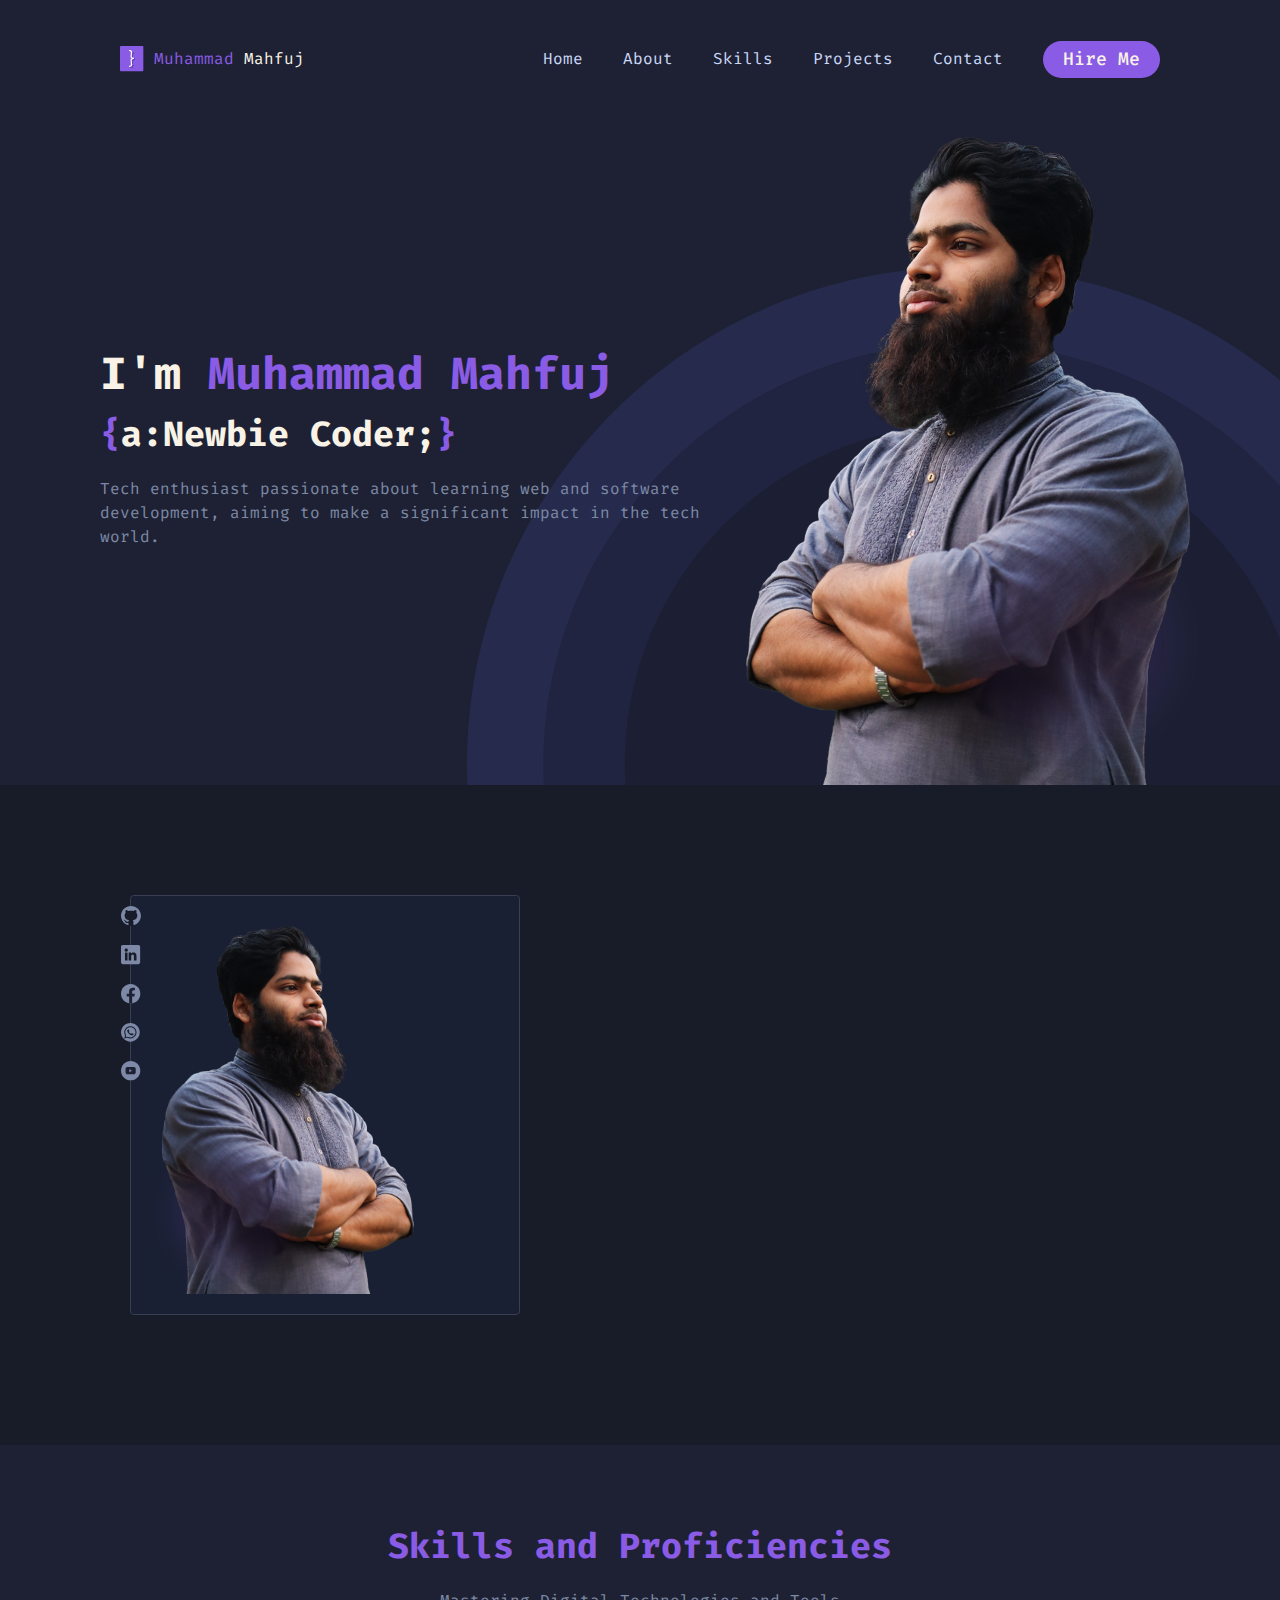
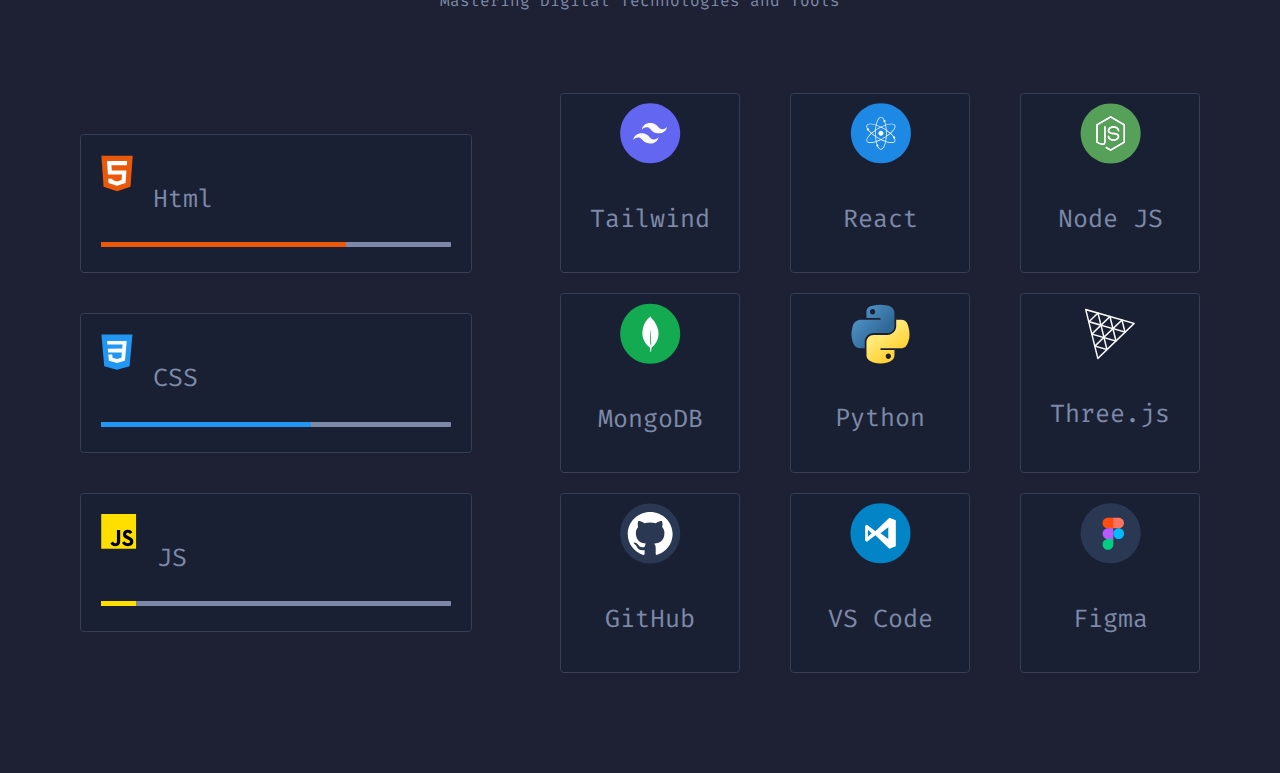
==== index.html @ 77aaf56b "About me halfway done, skills and profiniencies done." ====
<!DOCTYPE html>
<html lang="en">
  <head>
    <meta charset="UTF-8" />
    <meta name="viewport" content="width=device-width, initial-scale=1.0" />
    <title>Muhammad Mahfuj</title>
    <link rel="preconnect" href="https://fonts.googleapis.com" />
    <link rel="preconnect" href="https://fonts.gstatic.com" crossorigin />
    <link
      href="https://fonts.googleapis.com/css2?family=Fira+Code:wght@300..700&family=Inter:wght@100..900&display=swap"
      rel="stylesheet"
    />
    <link rel="stylesheet" href="css/normalize.css" />
    <link rel="stylesheet" href="css/portfolio.css" />
  </head>
  <body>
    <header class="header">
      <!-- navbar -->
      <nav class="navbar">
        <div class="logo">
          <img
            src="/images/icons/logo-side-icon.svg"
            alt="svg image of a logo containing a green background and a curly brace"
          />
          <p class="logo-name">
            <span class="h1-first-color">Muhammad</span>
            <span class="h1-second-color">Mahfuj</span>
          </p>
        </div>

        <ul class="nav-heads">
          <li><a class="nav-items" href="#home">Home</a></li>
          <li><a class="nav-items" href="#about">About</a></li>
          <li><a class="nav-items" href="#skills">Skills</a></li>
          <li><a class="nav-items" href="#projects">Projects</a></li>
          <li><a class="nav-items" href="#contact">Contact</a></li>
          <li><button class="btn-primary">Hire Me</button></li>
        </ul>
      </nav>

      <!-- hero section -->
      <article class="hero">
        <section class="hero-text">
          <h1><span class="h1-second-color">I'm</span> Muhammad Mahfuj</h1>
          <h2>{<span class="h1-second-color">a:Newbie Coder;</span>}</h2>
          <p>
            Tech enthusiast passionate about learning web and software
            development, aiming to make a significant impact in the tech world.
          </p>
        </section>
        <img
          class="hero-image"
          src="/images/formal dp transparent.png"
          alt="image of the author of the site"
        />
      </article>
    </header>

    <!-- main section -->
    <main class="main">
      <!-- about me -->
      <article class="about-me">
        <section class="about-me-body">
          <section class="container image-container">
            <img
              class="small-img"
              src="images/formal dp transparent.png"
              alt=""
            />
            <section class="social-media-icons">
              <span class="icon-holder github-icon">
                <a href="https://github.com/muhammadmahfuj" target="”_blank”"
                  ><img
                    src="images/icons/github-icon.svg"
                    alt="image of github icon"
                /></a>
              </span>
              <span class="icon-holder linkedin-icon">
                <a
                  href="https://www.linkedin.com/in/muhammadmahfuj/"
                  target="”_blank”"
                  ><img
                    src="images/icons/linkedin-icon.svg"
                    alt="icon of linkedin"
                /></a>
              </span>
              <span class="icon-holder fb-icon">
                <a
                  href="https://www.facebook.com/muhammadmahfujprofile/"
                  target="”_blank”"
                  ><img src="images/icons/facebook-icon.svg" alt=""
                /></a>
              </span>
              <span class="icon-holder whatsapp-icon">
                <a href="https://wa.me/+8801747599247" target="”_blank”"
                  ><img
                    src="images/icons/whatsapp-icon.svg"
                    alt="whatsapp icon"
                /></a>
              </span>
              <span class="icon-holder yt-icon">
                <a
                  href="https://www.youtube.com/@thebeduincode"
                  target="”_blank”"
                  ><img src="images/icons/youtube-icon.svg" alt="Youtube icon"
                /></a>
              </span>
            </section>
          </section>
        </section>
      </article>

      <!-- skills -->

      <article>
        <header class="skillset-header">
          <h2>Skills and Proficiencies</h2>
          <p>Mastering Digital Technologies and Tools</p>
        </header>
        <section class="all-skills">
          <section class="skill-set">
            <div class="container">
              <span class="skillset__icons">
                <img src="images/icons/html-icon.svg" alt="html5 icon" />
              </span>
              <p>Html</p>
              <div class="progressbar">
                <div class="skills html"></div>
              </div>
            </div>

            <div class="container">
              <span class="skillset__icons">
                <img src="images/icons/css-icon.svg" alt="html5 icon" />
              </span>
              <p>CSS</p>
              <div class="progressbar">
                <div class="skills css"></div>
              </div>
            </div>

            <div class="container">
              <span class="skillset__icons">
                <img src="images/icons/js-icon.svg" alt="html5 icon" />
              </span>
              <p>JS</p>
              <div class="progressbar">
                <div class="skills js"></div>
              </div>
            </div>
          </section>

          <section class="grid grid--three-col">
            <div class="container placeholder__tech">
              <span class="technologies__icons">
                <img src="images/icons/tailwind-icon.svg" alt="html5 icon" />
              </span>
              <p>Tailwind</p>
            </div>

            <div class="container placeholder__tech">
              <span class="technologies__icons">
                <img src="images/icons/react-icon.svg" alt="html5 icon" />
              </span>
              <p>React</p>
            </div>

            <div class="container placeholder__tech">
              <span class="technologies__icons">
                <img src="images/icons/node-icon.svg" alt="html5 icon" />
              </span>
              <p>Node JS</p>
            </div>

            <div class="container placeholder__tech">
              <span class="technologies__icons">
                <img src="images/icons/mongodb-icon.svg" alt="html5 icon" />
              </span>
              <p>MongoDB</p>
            </div>

            <div class="container placeholder__tech">
              <span class="technologies__icons">
                <img src="images/icons/python-icon.svg" alt="html5 icon" />
              </span>
              <p>Python</p>
            </div>
            <div class="container placeholder__tech">
              <span class="technologies__icons">
                <img src="images/icons/three-icon.svg" alt="html5 icon" />
              </span>
              <p>Three.js</p>
            </div>

            <div class="container placeholder__tech">
              <span class="technologies__icons">
                <img src="images/icons/github-icon-2.svg" alt="html5 icon" />
              </span>
              <p>GitHub</p>
            </div>

            <div class="container placeholder__tech">
              <span class="technologies__icons">
                <img src="images/icons/vscode-icon.svg" alt="html5 icon" />
              </span>
              <p>VS Code</p>
            </div>

            <div class="container placeholder__tech">
              <span class="technologies__icons">
                <img src="images/icons/figma-icon.svg" alt="html5 icon" />
              </span>
              <p>Figma</p>
            </div>
          </section>
        </section>
      </article>
    </main>
    <footer class="footer">
      <!-- connect with me -->
    </footer>
  </body>
</html>
---- css/portfolio.css ----
:root{
   --color-primary:#8A5CE5;
   --color-secondary: #F8F3E6;
   /* all buttons and headers get secondary color */
   --color-body-text: #7D89A6;
   /* border color also gets body text color */
   --color-container: #1A2034;
   --color-container-border: #383E53;
   --color-small-text: #CBD8F8;
   /* all small titles gets this color */
   --color-footer: #181B28;
   --color-background: #1E2133;
   --color-hover: #7091FF;
   --max-width: 130rem;
}
/* dropshadow | /* offset-x | offset-y | blur-radius | spread-radius | color
box-shadow: 1px 4px 5px 0px rgba(27, 28, 37, 100%); */

/* global styles */
*{
   box-sizing: border-box;
}
html {
   font-size: 62.5%;
   background-color: var(--color-background);
}

body{
   color: var(--color-body-text);
   font-family: 'Fira Code', Arial, Helvetica, sans-serif;
   font-size: 1.6rem;
   line-height: 1.5;
   margin: auto;
   max-width: var(--max-width);

}

/* common styles */
h1, h2, h3 {
   color: var(--color-primary);
   margin: 0;
}
h1 {
   font-size: 4.5rem;
}
h2,h3{
   font-size: 3.5rem;
}
a{
   text-decoration: none;
}
li{
   list-style: none;
}
.btn-primary{
   border-radius: 2rem;
   border: none;
   padding: 0.8rem 2rem;
   font-size: 1.8rem;
   font-weight: 500;
   text-align: center;
   background-color: var(--color-primary);
   color: var(--color-secondary);
}
.btn-secondary{
   background-color: var(--color-footer);
   border-color: var(--color-body-text)
}
/* .btn-primary:focus, .btn-primary:active{
   border: 0.1rem solid;
   border-color: var(--color-body-text);
} */

.container{
   border-radius: 0.37rem;
   background-color: var(--color-container);
   border: 0.04rem solid var(--color-container-border);
   margin-bottom: 2rem;
   padding: 2rem;
}

/* header */

/* navbar */

.h1-first-color{
   color: var(--color-primary);
}
.h1-second-color{
   color: var(--color-secondary);
}
.navbar{
   display: flex;
   justify-content: space-between;
   align-items: center;
   margin: 2.5rem 12rem;
}

.logo{
   display: flex;
   align-items: center;
}

.logo-name{
   margin-left: 1rem;
}

.nav-heads{
   display: flex;
   justify-content:flex-end;
   align-items: center;
   gap: 4rem;
}
.nav-items{
   color: var(--color-small-text);
}

.nav-items:hover, .nav-items:active{
   color: var(--color-hover);
}


/* hero section */

.header {
   background-image: url(/images/header-bg-main.svg);
   background-repeat: no-repeat;
   background-position: bottom right;
}
.hero{
   display: flex;
   justify-content: space-between;
   align-items: center;
   margin: 0rem 7rem 0rem 10rem;
}
.hero-image{
   width: 50rem;
   object-fit: cover;
}

.hero-text{
   max-width: 60rem;
   display: flex;
   flex-direction: column;
   gap: 0.05rem;
}



/* main */

/* about me */
.about-me{
   background-color: var(--color-footer);
}
.about-me-body{
   padding: 11rem 13rem ;
}
.image-container{
   width: 39rem;
   height: 42rem;
   position: relative;
   
}
.small-img{
   max-height: 100%;
   object-fit: cover ;
   /* padding-top: 1.5rem; */
   transform: scaleX(-1);
   /* position: absolute; */
}

.social-media-icons{
   position: absolute;
   top: 1rem;
   left: -1rem;
   display: flex;
   flex-direction: column;
   gap: 1.2rem;
}


/* skills */

.skillset-header{
   text-align: center;
   margin-top: 7.5rem;
   margin-bottom: 5rem;
}

.all-skills{
   display: flex;
   justify-content: space-between;
   align-items: center;
   margin: 8rem;
}

.progressbar{
   background-color: var(--color-body-text);
   border-radius: 1px;
   height: .5rem;
   margin-top: 2rem;
   margin-bottom: .5rem;
   width: 35rem;
}

.skill-set{
   display: flex;
   flex-direction: column;
   font-size: 2.5rem;
   gap: 2rem;
   
}

.skills{
   height: .5rem;
}
.html{
   width: 70%; background-color: #EA580C;
}
.css{
   width: 60%; background-color: #2196F3;
}
.js{
   width: 10%; background-color: #FFDF00;
}



.skillset__icons{
   float: left;
   padding-right: 2rem;
}


.placeholder__tech{
   display: flex;
   flex-direction: column;
   justify-content: center;
   align-items: center;
   width: 18rem;
   height: 18rem;
}

.grid{
   display: grid;
   column-gap: 5rem;
   font-size: 2.5rem;
}

.grid--three-col{
   grid-template-columns: repeat(3, 1fr );
}



/* footer */
/* connect with me */
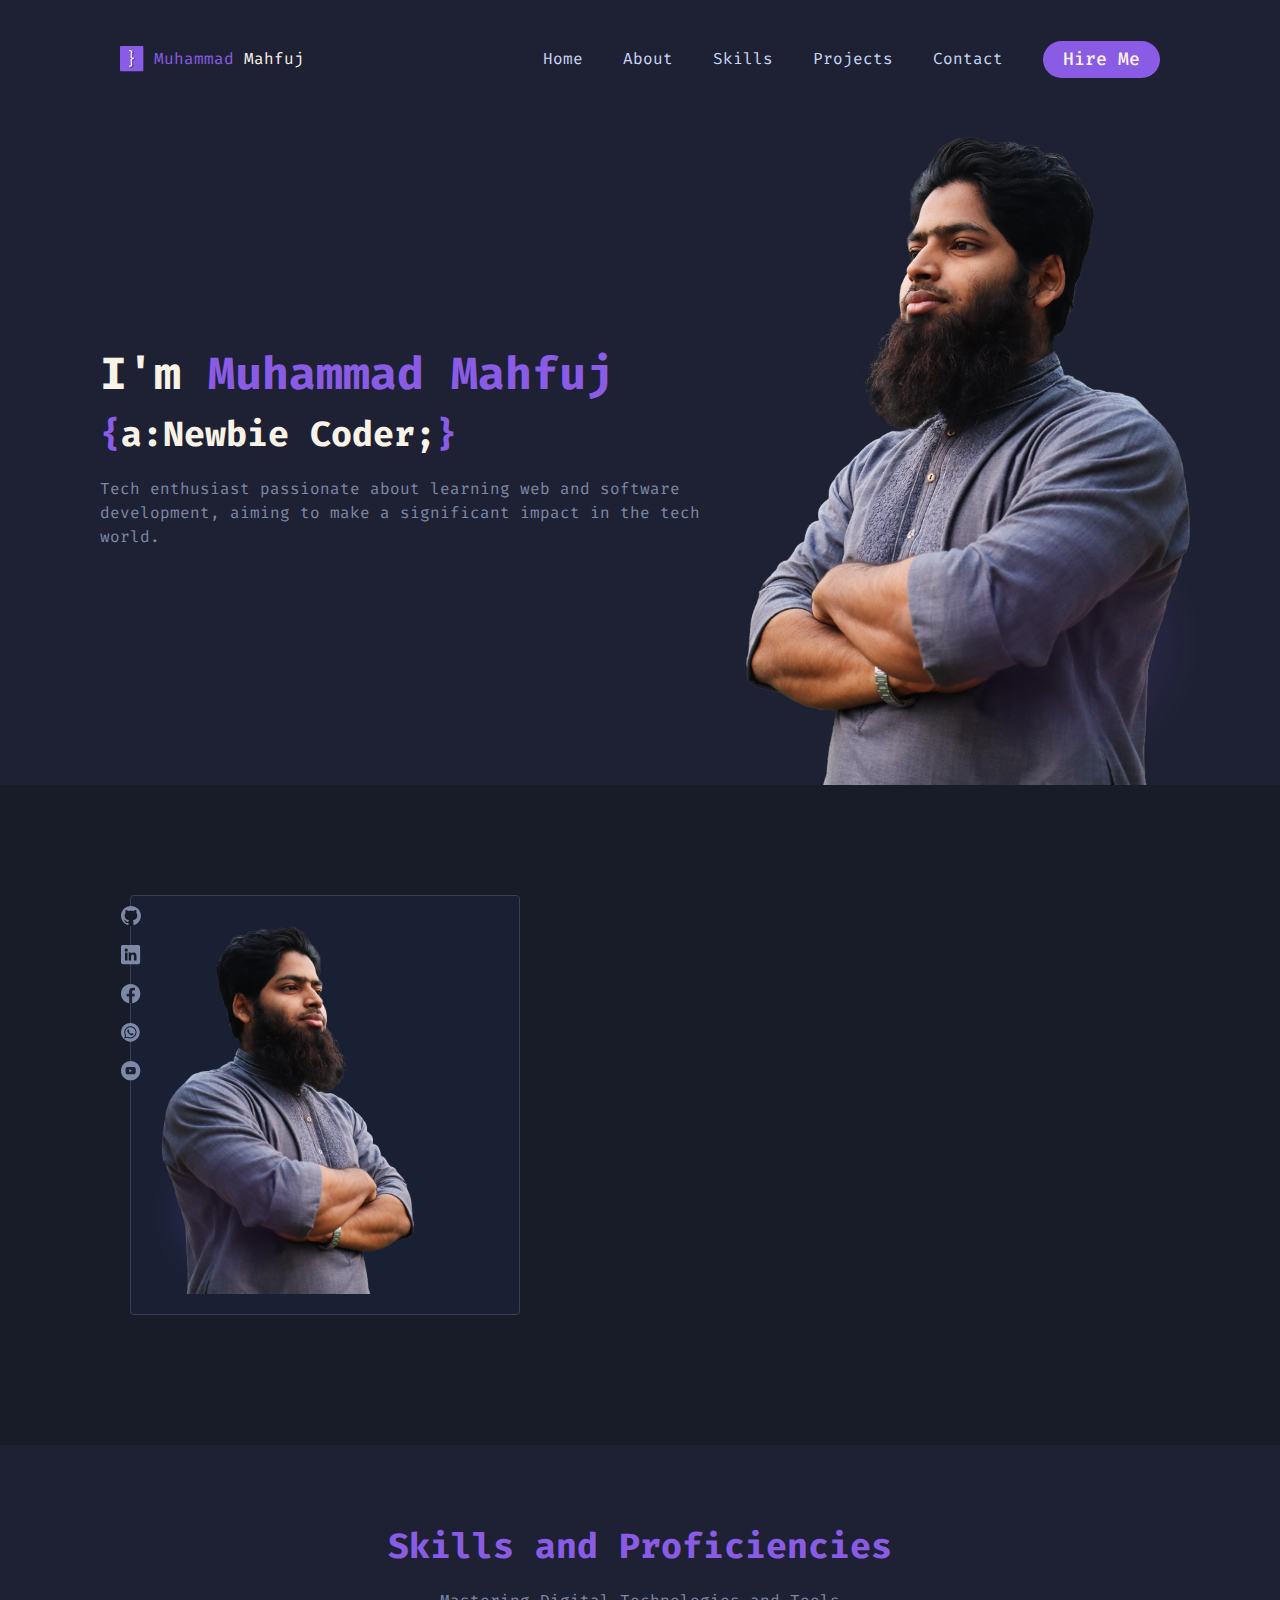
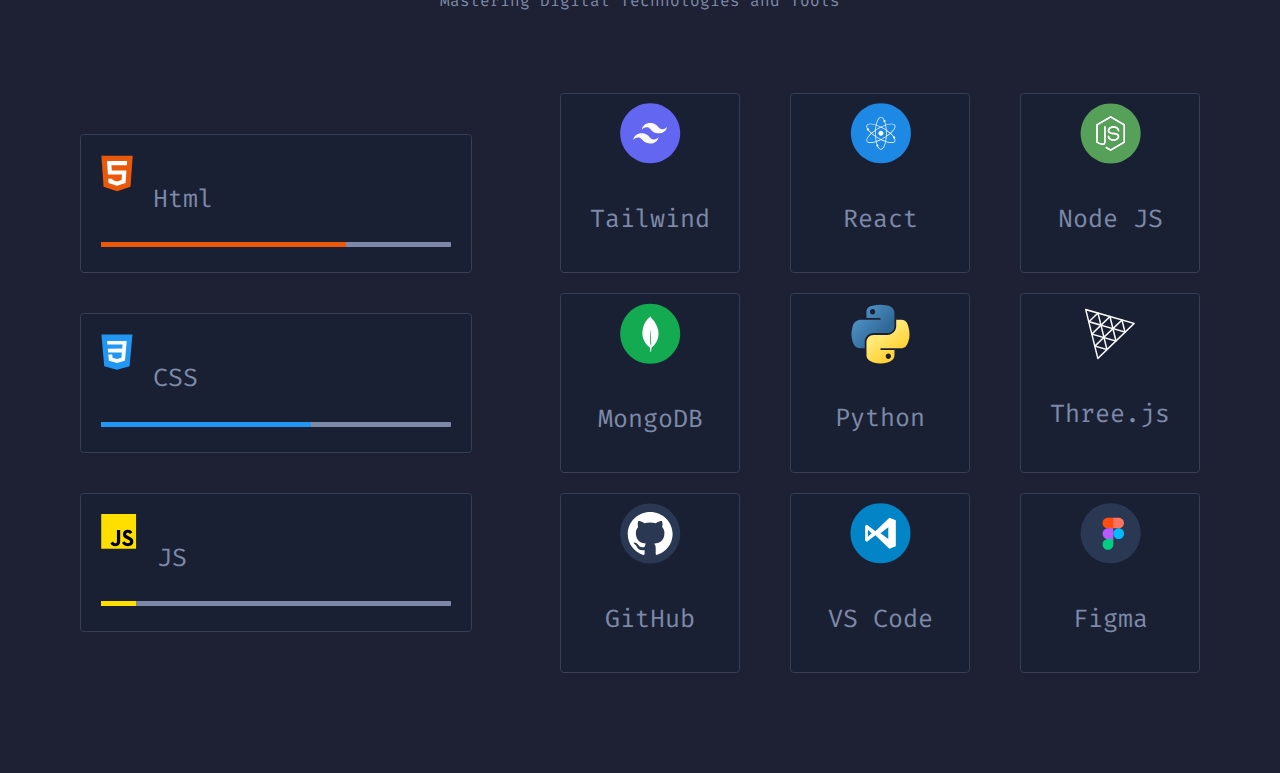
==== commit 40632d19: "Relinked images" ====
--- a/index.html
+++ b/index.html
@@ -19,7 +19,7 @@
       <nav class="navbar">
         <div class="logo">
           <img
-            src="/images/icons/logo-side-icon.svg"
+            src="images/icons/logo-side-icon.svg"
             alt="svg image of a logo containing a green background and a curly brace"
           />
           <p class="logo-name">
@@ -50,7 +50,7 @@
         </section>
         <img
           class="hero-image"
-          src="/images/formal dp transparent.png"
+          src="images/formal dp transparent.png"
           alt="image of the author of the site"
         />
       </article>
--- a/css/portfolio.css
+++ b/css/portfolio.css
@@ -123,7 +123,7 @@
 /* hero section */
 
 .header {
-   background-image: url(/images/header-bg-main.svg);
+   background-image: url(images/header-bg-main.svg);
    background-repeat: no-repeat;
    background-position: bottom right;
 }
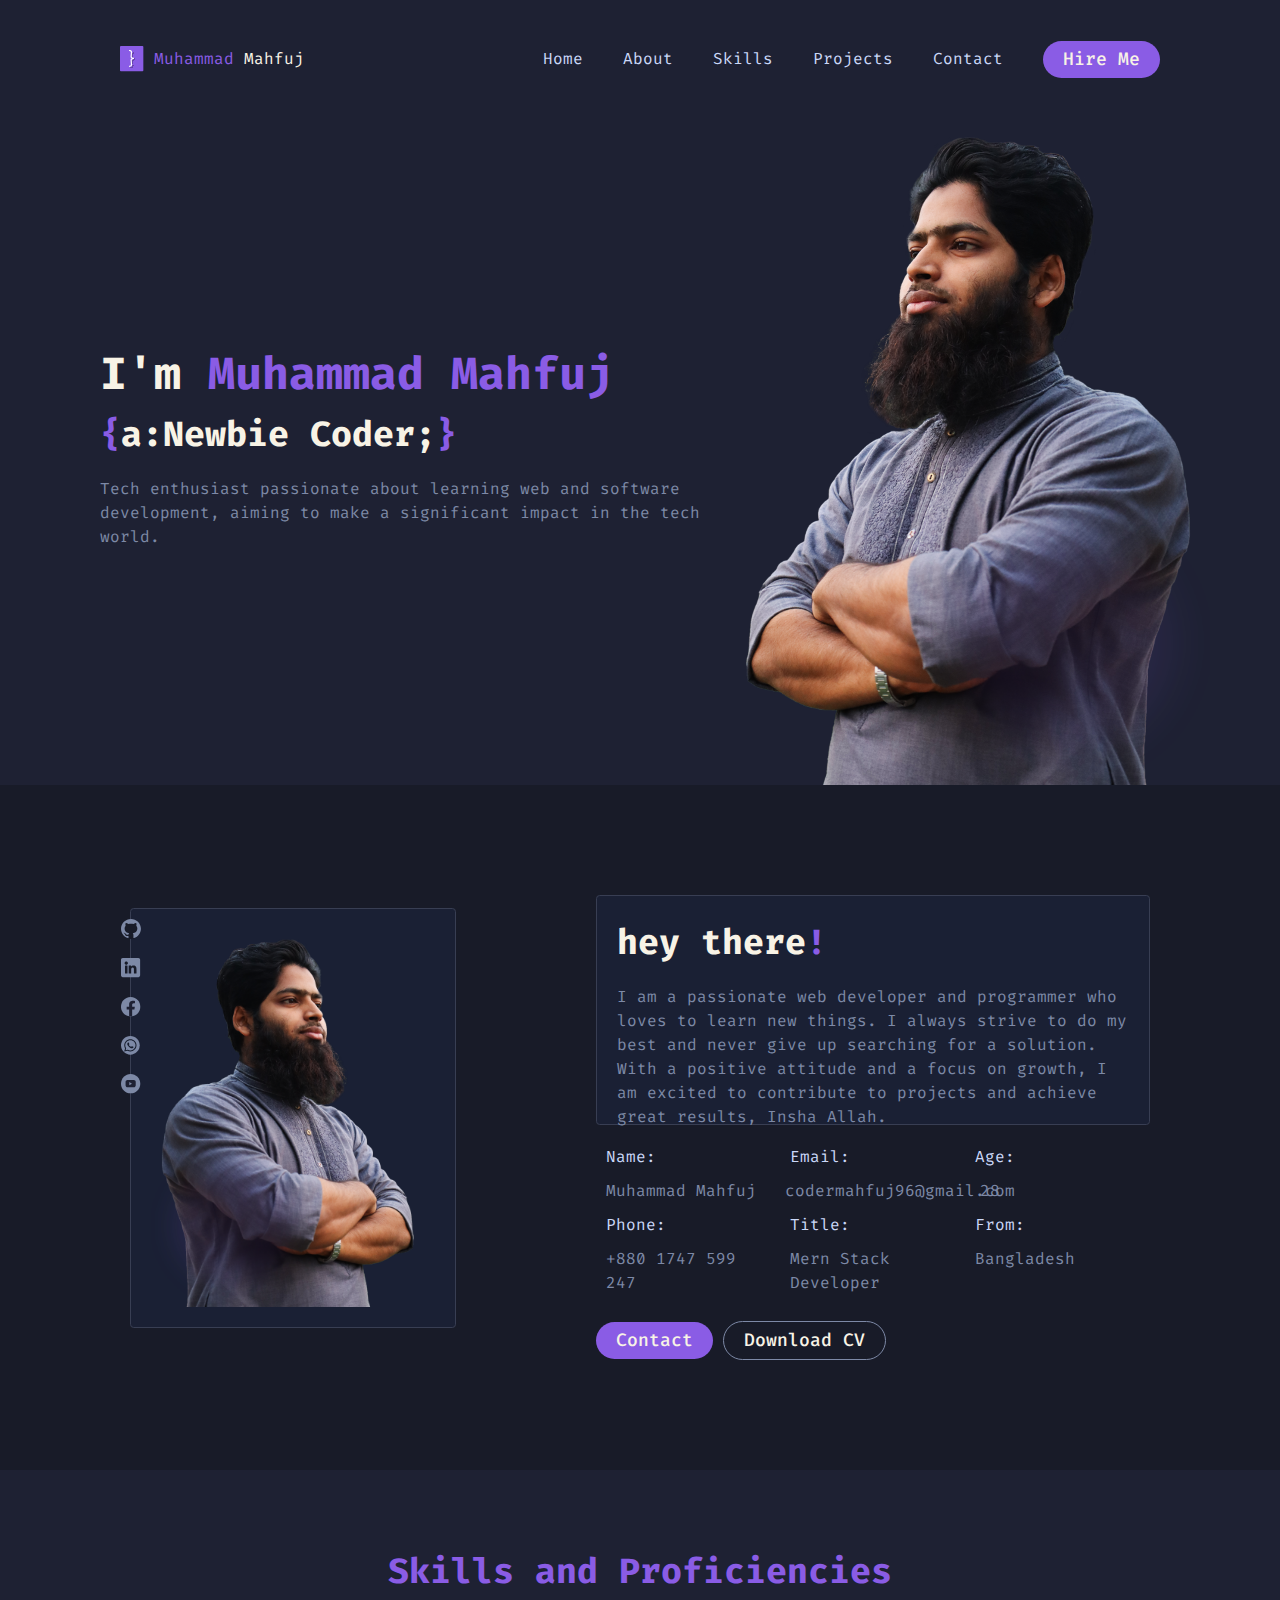
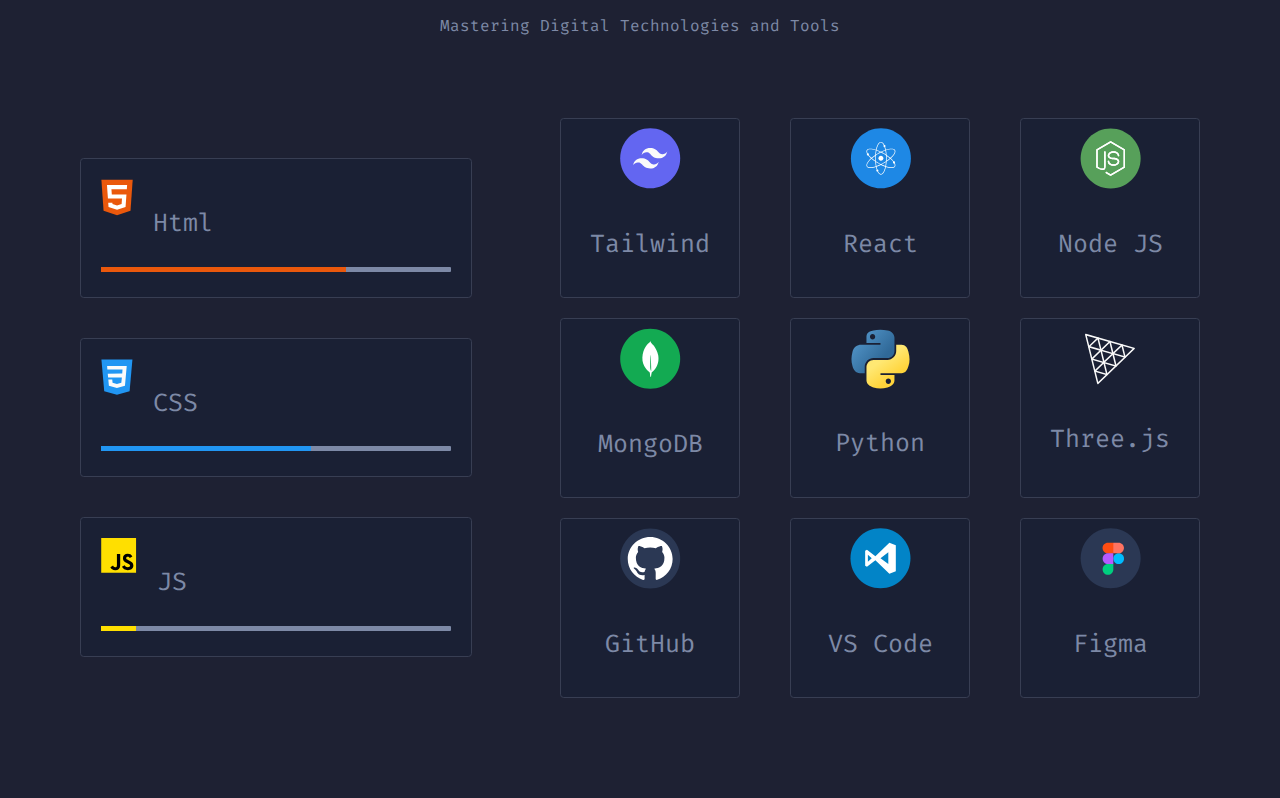
==== commit 88536c2f: "added about me section." ====
--- a/index.html
+++ b/index.html
@@ -34,7 +34,7 @@
           <li><a class="nav-items" href="#skills">Skills</a></li>
           <li><a class="nav-items" href="#projects">Projects</a></li>
           <li><a class="nav-items" href="#contact">Contact</a></li>
-          <li><button class="btn-primary">Hire Me</button></li>
+          <li><button class="btn btn-primary">Hire Me</button></li>
         </ul>
       </nav>
 
@@ -43,7 +43,7 @@
         <section class="hero-text">
           <h1><span class="h1-second-color">I'm</span> Muhammad Mahfuj</h1>
           <h2>{<span class="h1-second-color">a:Newbie Coder;</span>}</h2>
-          <p>
+          <p class="body-text">
             Tech enthusiast passionate about learning web and software
             development, aiming to make a significant impact in the tech world.
           </p>
@@ -107,6 +107,44 @@
               </span>
             </section>
           </section>
+          <section class="about-info">
+            <div class="intro container">
+              <h3><span class="h1-second-color">hey there</span>!</h3>
+              <p class="body-text">
+                I am a passionate web developer and programmer who loves to
+                learn new things. I always strive to do my best and never give
+                up searching for a solution. With a positive attitude and a
+                focus on growth, I am excited to contribute to projects and
+                achieve great results, Insha Allah.
+              </p>
+            </div>
+            <div class="about-details">
+              <dl class="details-container">
+                <div>
+                  <dt>Name:</dt>
+                  <dt>Email:</dt>
+                  <dt>Age:</dt>
+                </div>
+                <div>
+                  <dd>Muhammad Mahfuj</dd>
+                  <dd>codermahfuj96@gmail.com</dd>
+                  <dd>28</dd>
+                </div>
+                <div>
+                  <dt>Phone:</dt>
+                  <dt>Title:</dt>
+                  <dt>From:</dt>
+                </div>
+                <div>
+                  <dd>+880 1747 599 247</dd>
+                  <dd>Mern Stack Developer</dd>
+                  <dd>Bangladesh</dd>
+                </div>
+              </dl>
+              <button class="btn btn-primary">Contact</button>
+              <button class="btn btn-secondary">Download CV</button>
+            </div>
+          </section>
         </section>
       </article>
 
--- a/css/portfolio.css
+++ b/css/portfolio.css
@@ -52,19 +52,22 @@
 li{
    list-style: none;
 }
-.btn-primary{
+.btn {
    border-radius: 2rem;
-   border: none;
    padding: 0.8rem 2rem;
    font-size: 1.8rem;
    font-weight: 500;
    text-align: center;
+}
+.btn-primary{
    background-color: var(--color-primary);
    color: var(--color-secondary);
+   border: none;
 }
 .btn-secondary{
    background-color: var(--color-footer);
-   border-color: var(--color-body-text)
+   color: var(--color-secondary);
+   border: 0.01rem solid var(--color-body-text);
 }
 /* .btn-primary:focus, .btn-primary:active{
    border: 0.1rem solid;
@@ -78,6 +81,9 @@
    margin-bottom: 2rem;
    padding: 2rem;
 }
+.body-text{
+   font-size: 1.6rem;
+}
 
 /* header */
 
@@ -155,7 +161,16 @@
 }
 .about-me-body{
    padding: 11rem 13rem ;
-}
+   display: flex;
+   flex-direction: row;
+   justify-content: space-between;
+   align-items: center;
+}
+.about-info{
+margin-left: 14rem;
+
+}
+
 .image-container{
    width: 39rem;
    height: 42rem;
@@ -178,7 +193,38 @@
    flex-direction: column;
    gap: 1.2rem;
 }
-
+.details-container{
+   display: flex;
+   flex-wrap: wrap;
+}
+.details-container > div{
+   display: flex;
+   width: 100%;
+   margin-bottom: 10px;
+ }
+
+ .details-container dd, dt {
+   width: calc(33.33% - 1rem);
+   margin: 0 1rem;
+   text-align: left;
+ }
+ .details-container dt{
+   color: var(--color-small-text);
+ }
+
+.intro{
+   max-width: 63rem;
+   max-height: 23rem;
+   
+}
+
+.details-title{
+   font-size: 1.8rem;
+   color: var(--color-small-text);
+}
+.details-body{
+   font-size: 1.4rem;
+}
 
 /* skills */
 
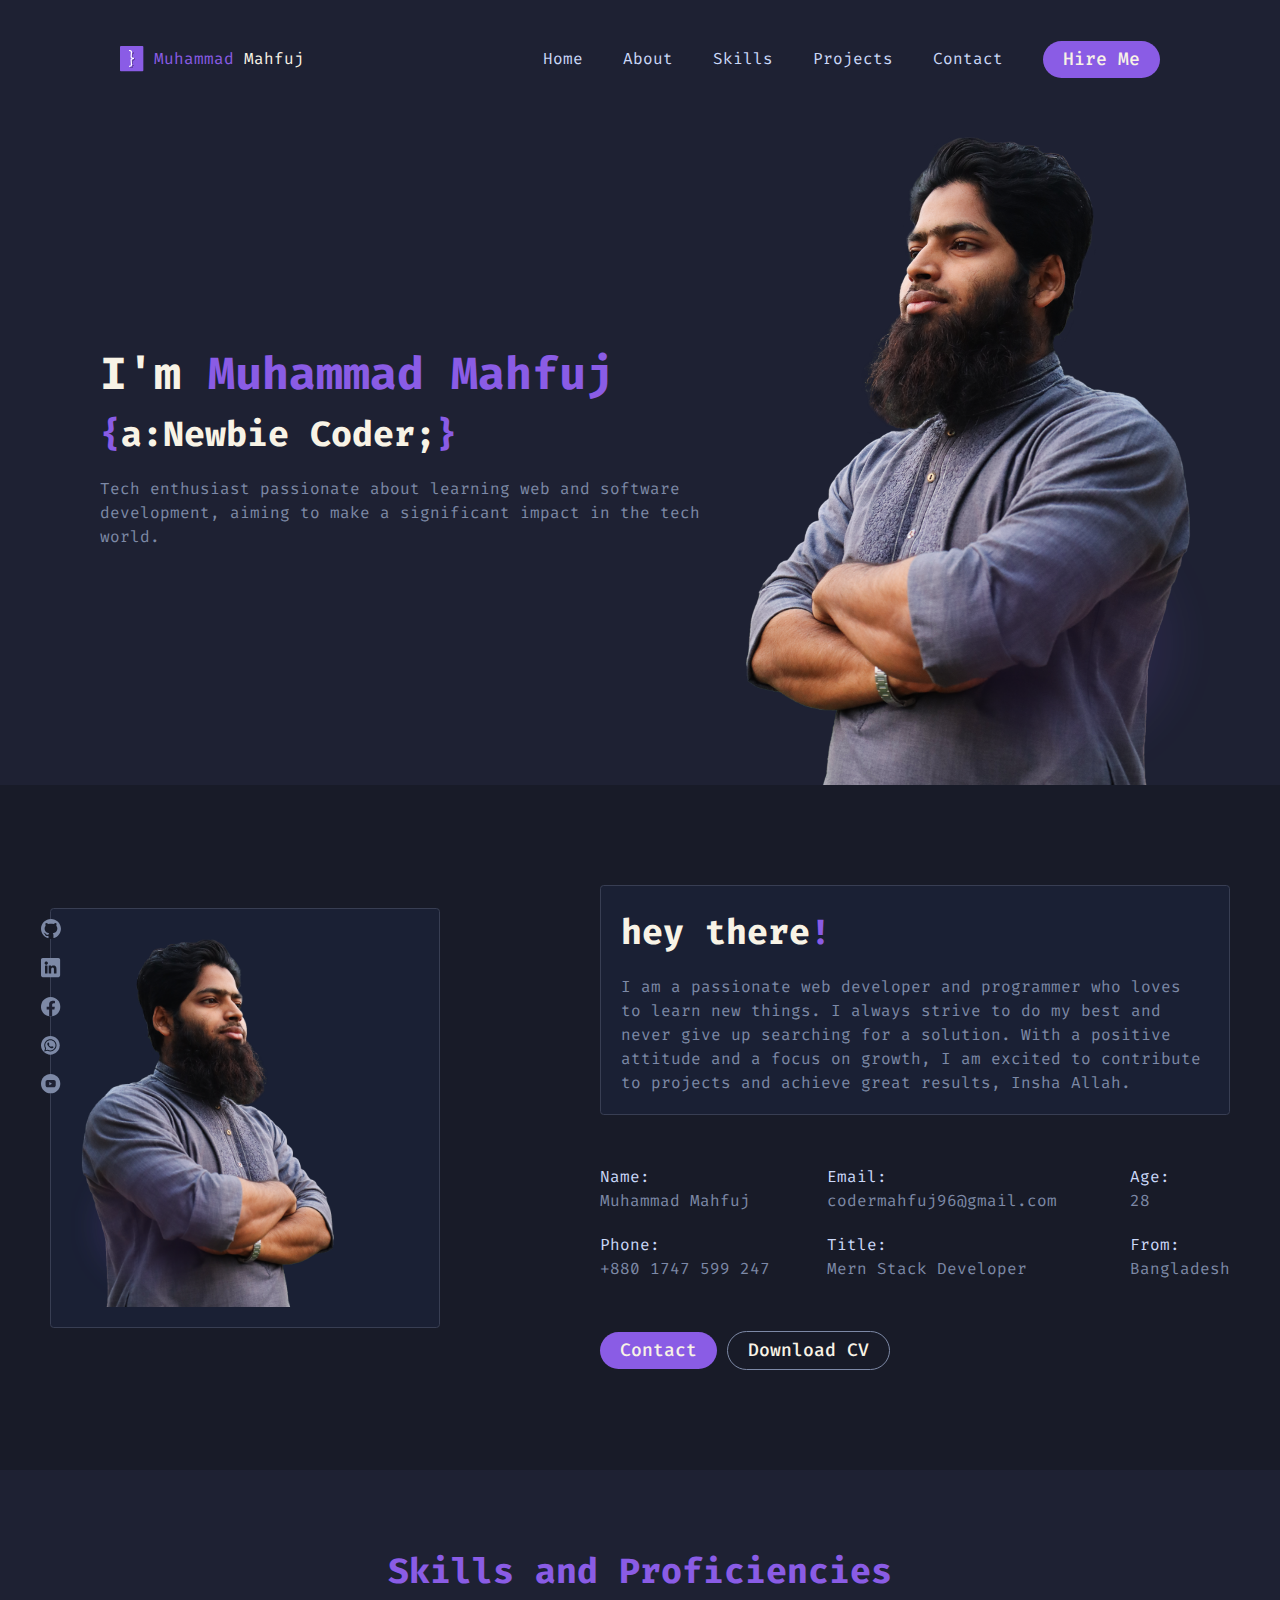
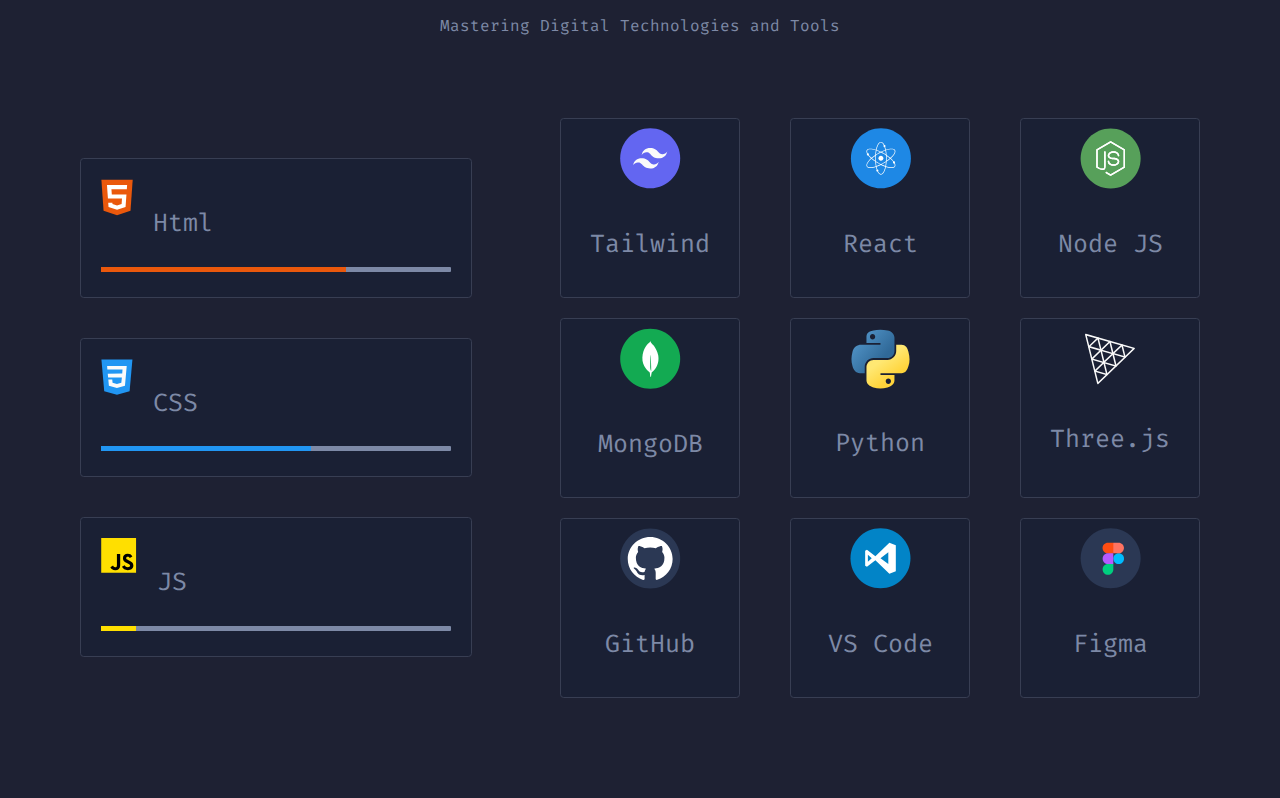
==== commit ed2151c5: "Completed about me section." ====
--- a/index.html
+++ b/index.html
@@ -2,7 +2,7 @@
 <html lang="en">
   <head>
     <meta charset="UTF-8" />
-    <meta name="viewport" content="width=device-width, initial-scale=1.0" />
+    <meta name="viewport" content="wih4h=device-wih4h, initial-scale=1.0" />
     <title>Muhammad Mahfuj</title>
     <link rel="preconnect" href="https://fonts.googleapis.com" />
     <link rel="preconnect" href="https://fonts.gstatic.com" crossorigin />
@@ -118,29 +118,69 @@
                 achieve great results, Insha Allah.
               </p>
             </div>
-            <div class="about-details">
+            <div>
+              <!-- <div class="details-container">
+                <div class="details-text">
+                  <h4>Name:</h4>
+                  <p>Muhammad Mahfuj</p>
+                </div>
+                <div class="details-text">
+                  <h4>Email:</h4>
+                  <p>codermahfuj96@gmail.com</p>
+                </div>
+
+                <div class="details-text">
+                  <h4>Age:</h4>
+                  <p>28</p>
+                </div>
+
+                <div class="details-text">
+                  <h4>Phone:</h4>
+                  <p>+880 1747 599 247</p>
+                </div>
+
+                <div class="details-text">
+                  <h4>Title:</h4>
+                  <p>Mern Stack Developer</p>
+                </div>
+
+                <div class="details-text">
+                  <h4>From:</h4>
+                  <p>Bangladesh</p>
+                </div>
+              </div> -->
               <dl class="details-container">
-                <div>
+                <div class="details-text">
                   <dt>Name:</dt>
+                  <dd>Muhammad Mahfuj</dd>
+                </div>
+                <div class="details-text">
                   <dt>Email:</dt>
+                  <dd>codermahfuj96@gmail.com</dd>
+                </div>
+
+                <div class="details-text">
                   <dt>Age:</dt>
-                </div>
-                <div>
-                  <dd>Muhammad Mahfuj</dd>
-                  <dd>codermahfuj96@gmail.com</dd>
                   <dd>28</dd>
                 </div>
-                <div>
+
+                <div class="details-text">
                   <dt>Phone:</dt>
+                  <dd>+880 1747 599 247</dd>
+                </div>
+
+                <div class="details-text">
                   <dt>Title:</dt>
+                  <dd>Mern Stack Developer</dd>
+                </div>
+
+                <div class="details-text">
                   <dt>From:</dt>
-                </div>
-                <div>
-                  <dd>+880 1747 599 247</dd>
-                  <dd>Mern Stack Developer</dd>
                   <dd>Bangladesh</dd>
                 </div>
               </dl>
+              
+
               <button class="btn btn-primary">Contact</button>
               <button class="btn btn-secondary">Download CV</button>
             </div>
--- a/css/portfolio.css
+++ b/css/portfolio.css
@@ -11,7 +11,7 @@
    --color-footer: #181B28;
    --color-background: #1E2133;
    --color-hover: #7091FF;
-   --max-width: 130rem;
+   --max-width: 144rem;
 }
 /* dropshadow | /* offset-x | offset-y | blur-radius | spread-radius | color
 box-shadow: 1px 4px 5px 0px rgba(27, 28, 37, 100%); */
@@ -160,7 +160,7 @@
    background-color: var(--color-footer);
 }
 .about-me-body{
-   padding: 11rem 13rem ;
+   padding: 10rem 5rem ;
    display: flex;
    flex-direction: row;
    justify-content: space-between;
@@ -193,24 +193,29 @@
    flex-direction: column;
    gap: 1.2rem;
 }
-.details-container{
-   display: flex;
-   flex-wrap: wrap;
-}
-.details-container > div{
-   display: flex;
-   width: 100%;
-   margin-bottom: 10px;
- }
-
- .details-container dd, dt {
-   width: calc(33.33% - 1rem);
-   margin: 0 1rem;
-   text-align: left;
- }
- .details-container dt{
+
+.details-container dt{
    color: var(--color-small-text);
  }
+
+.details-container{
+   display: grid;
+   /* grid-template-columns: 17rem 25rem 10rem  ; */
+   grid-template: repeat(2, 1fr) / 1.5fr 2fr 0.3fr;
+   grid-row-gap: 2rem;
+   margin: 5rem 0;
+}
+
+   /* if h4 and p are  used in about me> details text section */
+/* .details-container > p{
+   margin: 0;
+   padding: 0;
+} */
+
+/* if dd is used in about me> details text section */
+dd{
+   margin: 0;
+}
 
 .intro{
    max-width: 63rem;
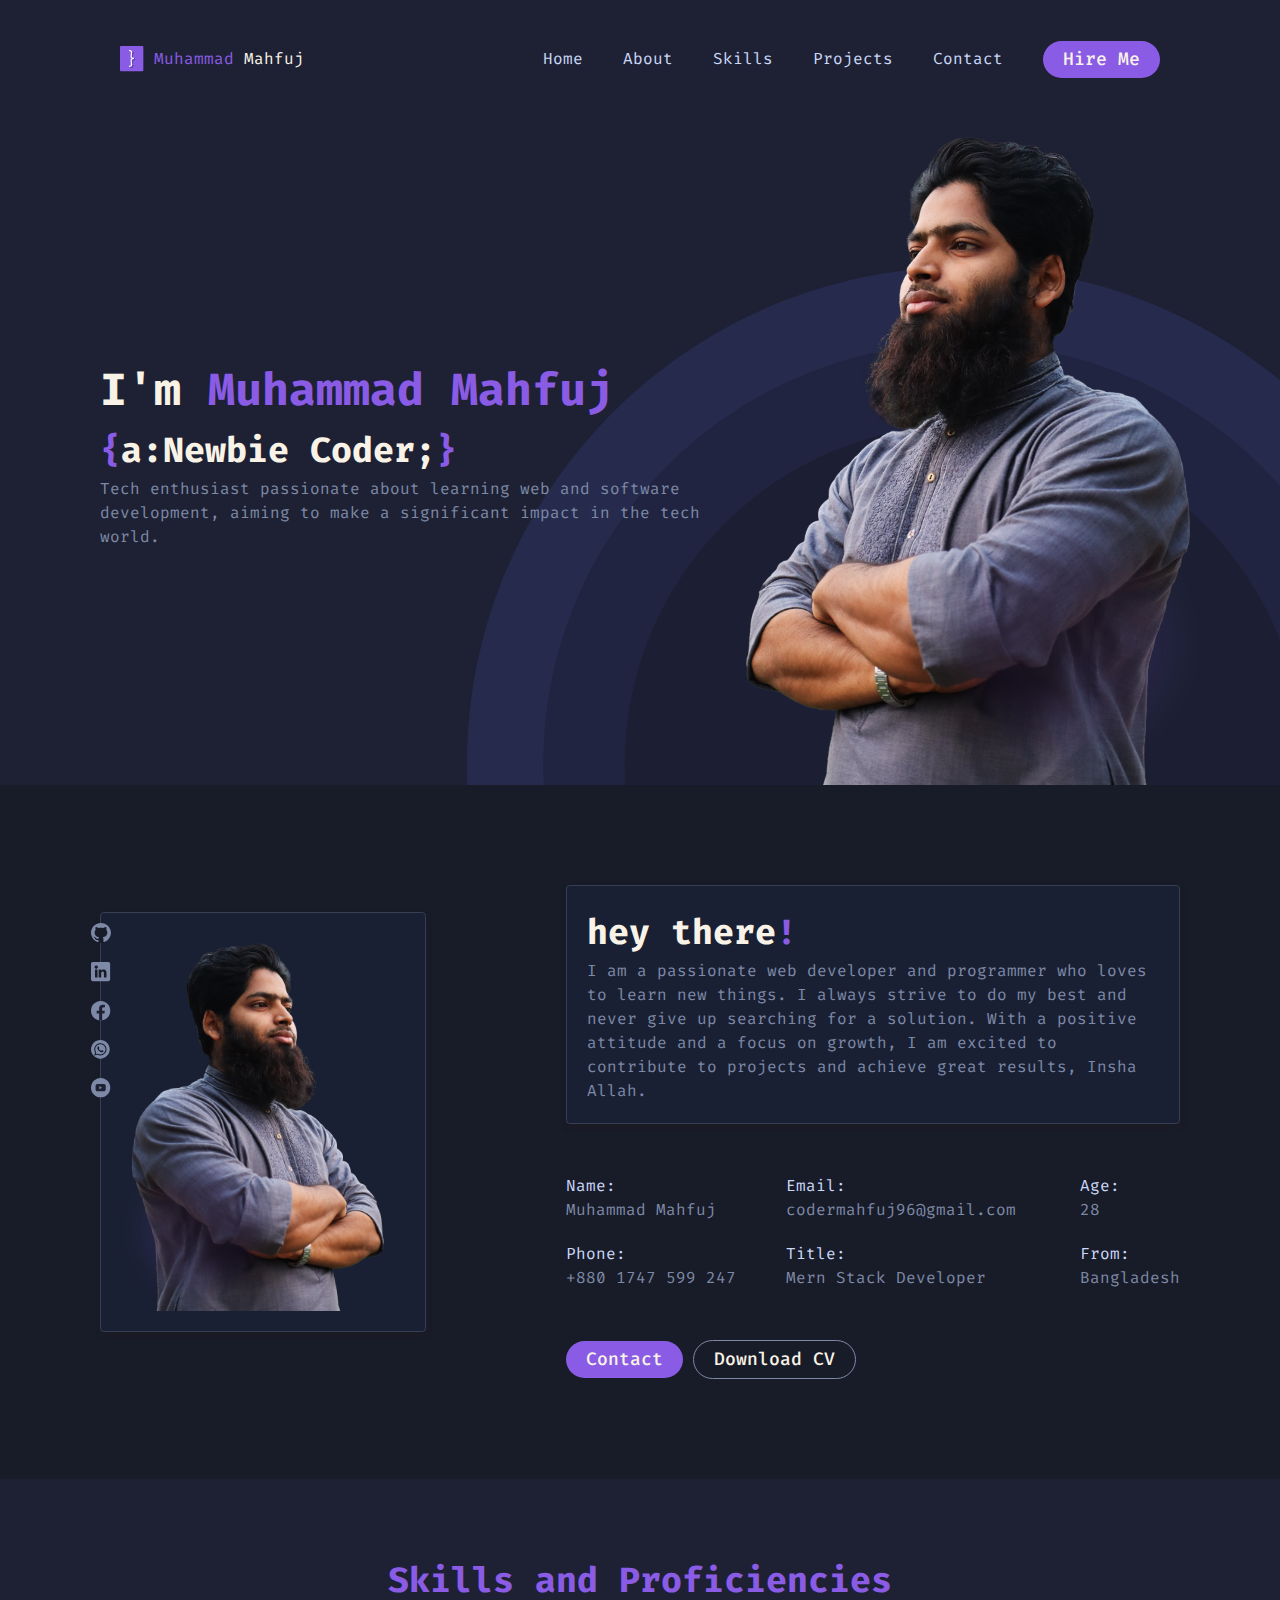
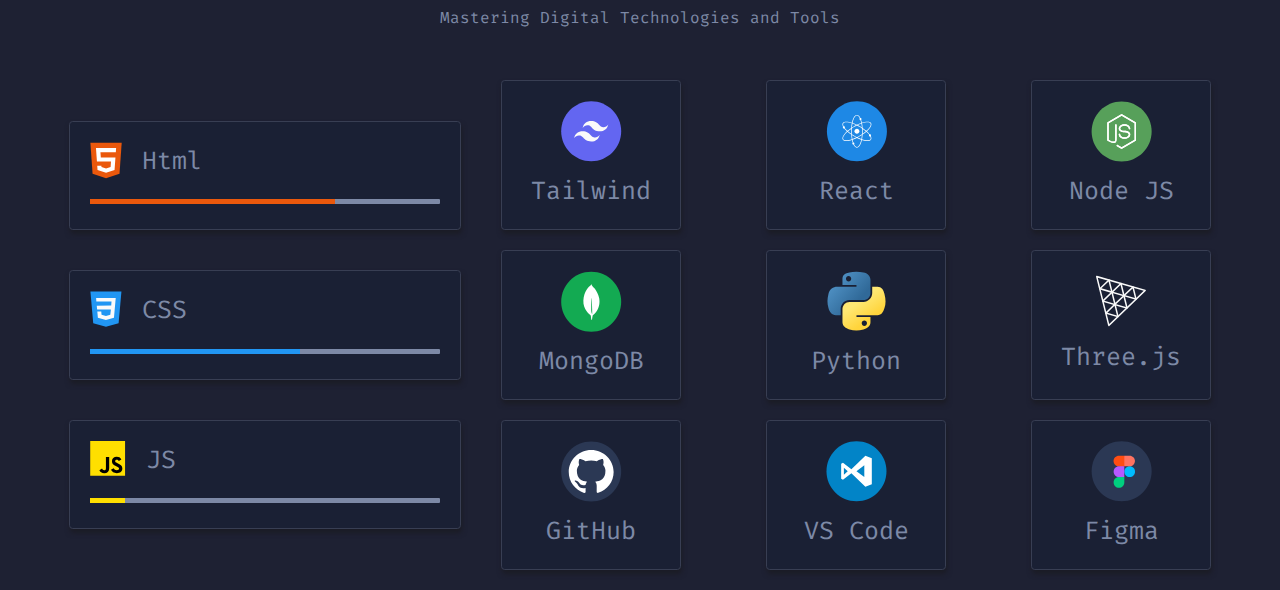
==== commit 0df21d1b: "Fixed css codes in multiple places, added shadow and hover effect" ====
--- a/index.html
+++ b/index.html
@@ -108,7 +108,7 @@
             </section>
           </section>
           <section class="about-info">
-            <div class="intro container">
+            <div class="container">
               <h3><span class="h1-second-color">hey there</span>!</h3>
               <p class="body-text">
                 I am a passionate web developer and programmer who loves to
--- a/css/portfolio.css
+++ b/css/portfolio.css
@@ -13,8 +13,7 @@
    --color-hover: #7091FF;
    --max-width: 144rem;
 }
-/* dropshadow | /* offset-x | offset-y | blur-radius | spread-radius | color
-box-shadow: 1px 4px 5px 0px rgba(27, 28, 37, 100%); */
+
 
 /* global styles */
 *{
@@ -38,6 +37,8 @@
 /* common styles */
 h1, h2, h3 {
    color: var(--color-primary);
+}
+h1, h2, h3, p {
    margin: 0;
 }
 h1 {
@@ -52,6 +53,7 @@
 li{
    list-style: none;
 }
+
 .btn {
    border-radius: 2rem;
    padding: 0.8rem 2rem;
@@ -74,12 +76,19 @@
    border-color: var(--color-body-text);
 } */
 
-.container{
+.container {
    border-radius: 0.37rem;
    background-color: var(--color-container);
    border: 0.04rem solid var(--color-container-border);
    margin-bottom: 2rem;
    padding: 2rem;
+   /* dropshadow | offset-x | offset-y | blur-radius | spread-radius | color */
+   box-shadow: 1px 4px 5px 0px rgba(27, 28, 37, 100%);
+   transition: box-shadow 0.15s;
+}
+
+.container:hover{
+   box-shadow: 0px 0px 5px 0px rgba(138, 92, 229, 85%);
 }
 .body-text{
    font-size: 1.6rem;
@@ -129,7 +138,7 @@
 /* hero section */
 
 .header {
-   background-image: url(images/header-bg-main.svg);
+   background-image: url(/images/header-bg-main.svg);
    background-repeat: no-repeat;
    background-position: bottom right;
 }
@@ -160,7 +169,7 @@
    background-color: var(--color-footer);
 }
 .about-me-body{
-   padding: 10rem 5rem ;
+   padding: 10rem 10rem ;
    display: flex;
    flex-direction: row;
    justify-content: space-between;
@@ -194,6 +203,11 @@
    gap: 1.2rem;
 }
 
+.icon-holder:hover{
+   transform: scale(1.2) translateZ(10px); /* Increase size and move forward */
+  box-shadow: 0 4px 8px rgba(0, 0, 0, 0.2); /* Add shadow for a 3D effect */
+}
+
 .details-container dt{
    color: var(--color-small-text);
  }
@@ -217,12 +231,6 @@
    margin: 0;
 }
 
-.intro{
-   max-width: 63rem;
-   max-height: 23rem;
-   
-}
-
 .details-title{
    font-size: 1.8rem;
    color: var(--color-small-text);
@@ -241,10 +249,10 @@
 
 .all-skills{
    display: flex;
-   justify-content: space-between;
-   align-items: center;
-   margin: 8rem;
-}
+   justify-content: center;
+   align-items: center;
+}
+
 
 .progressbar{
    background-color: var(--color-body-text);
@@ -260,7 +268,6 @@
    flex-direction: column;
    font-size: 2.5rem;
    gap: 2rem;
-   
 }
 
 .skills{
@@ -275,8 +282,6 @@
 .js{
    width: 10%; background-color: #FFDF00;
 }
-
-
 
 .skillset__icons{
    float: left;
@@ -290,13 +295,14 @@
    justify-content: center;
    align-items: center;
    width: 18rem;
-   height: 18rem;
+   height: 15rem;
 }
 
 .grid{
    display: grid;
-   column-gap: 5rem;
+   column-gap: 8.5rem;
    font-size: 2.5rem;
+   margin-left: 4rem;
 }
 
 .grid--three-col{
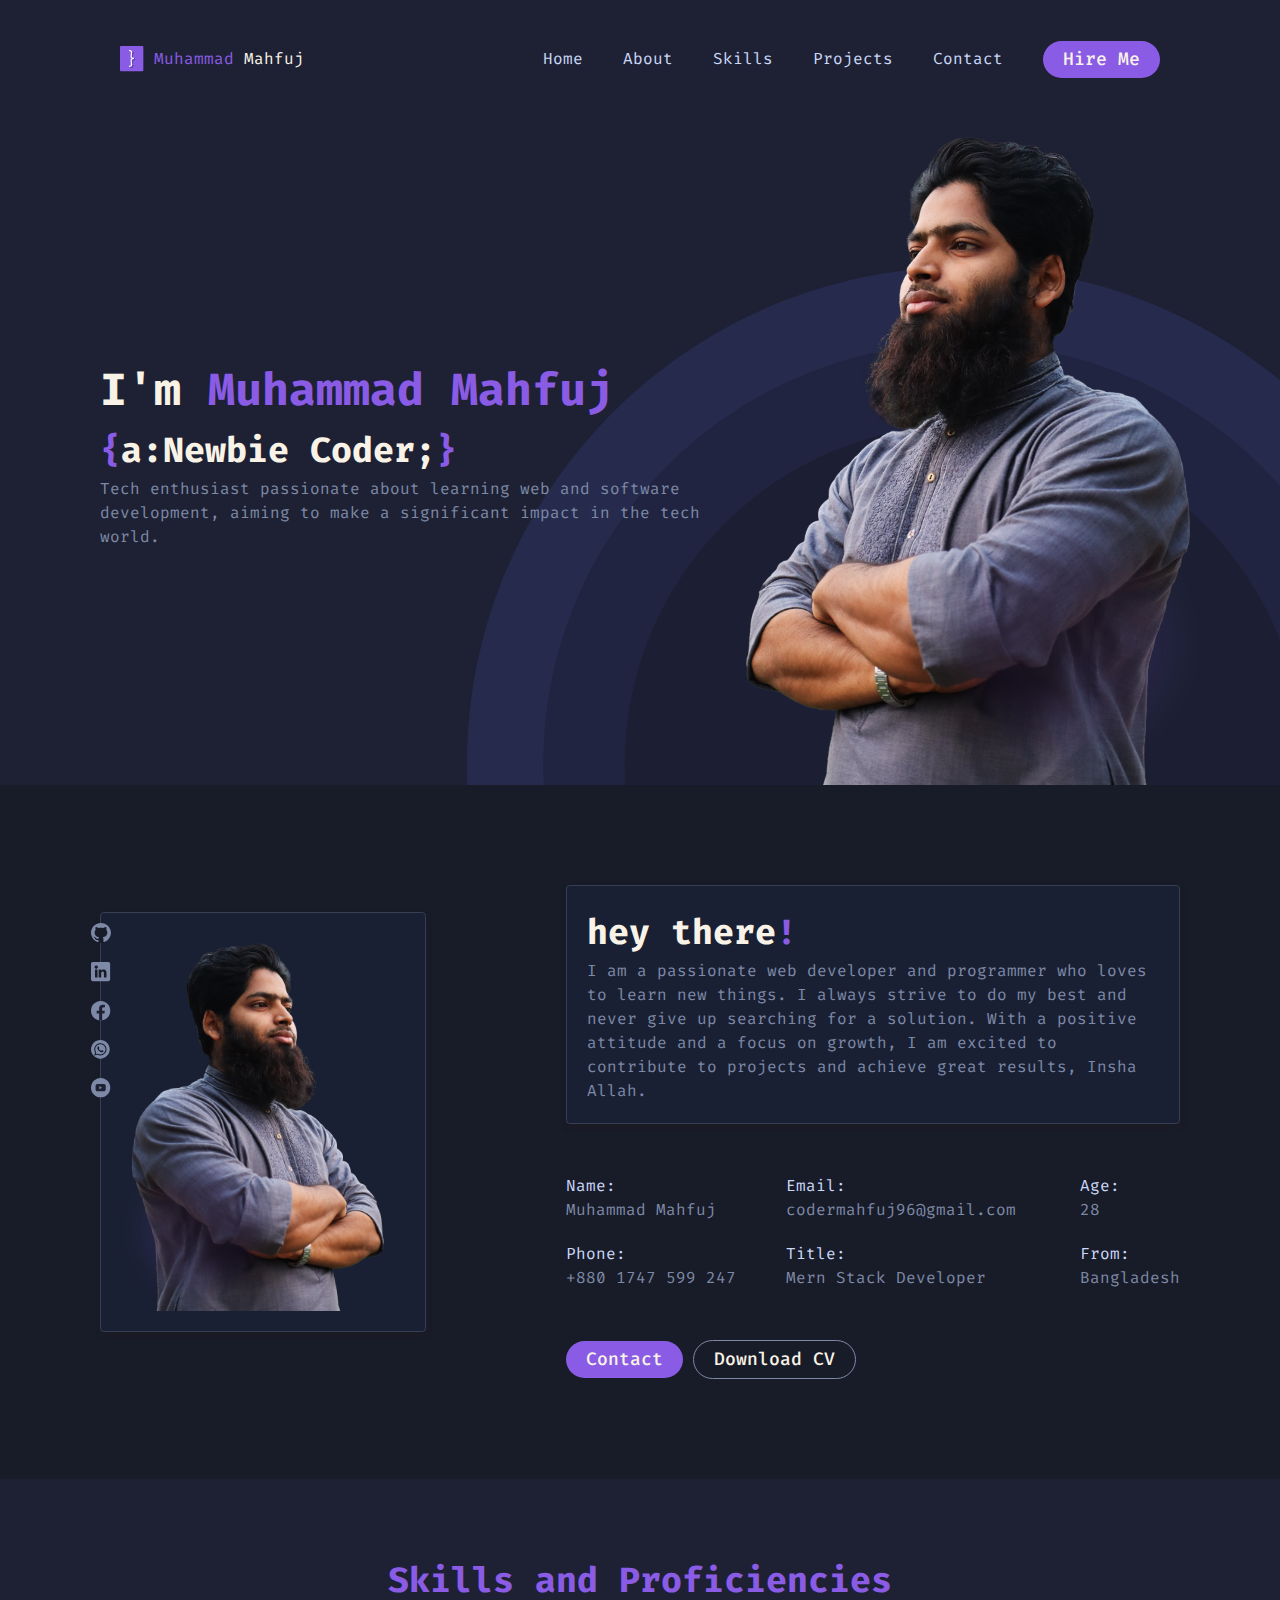
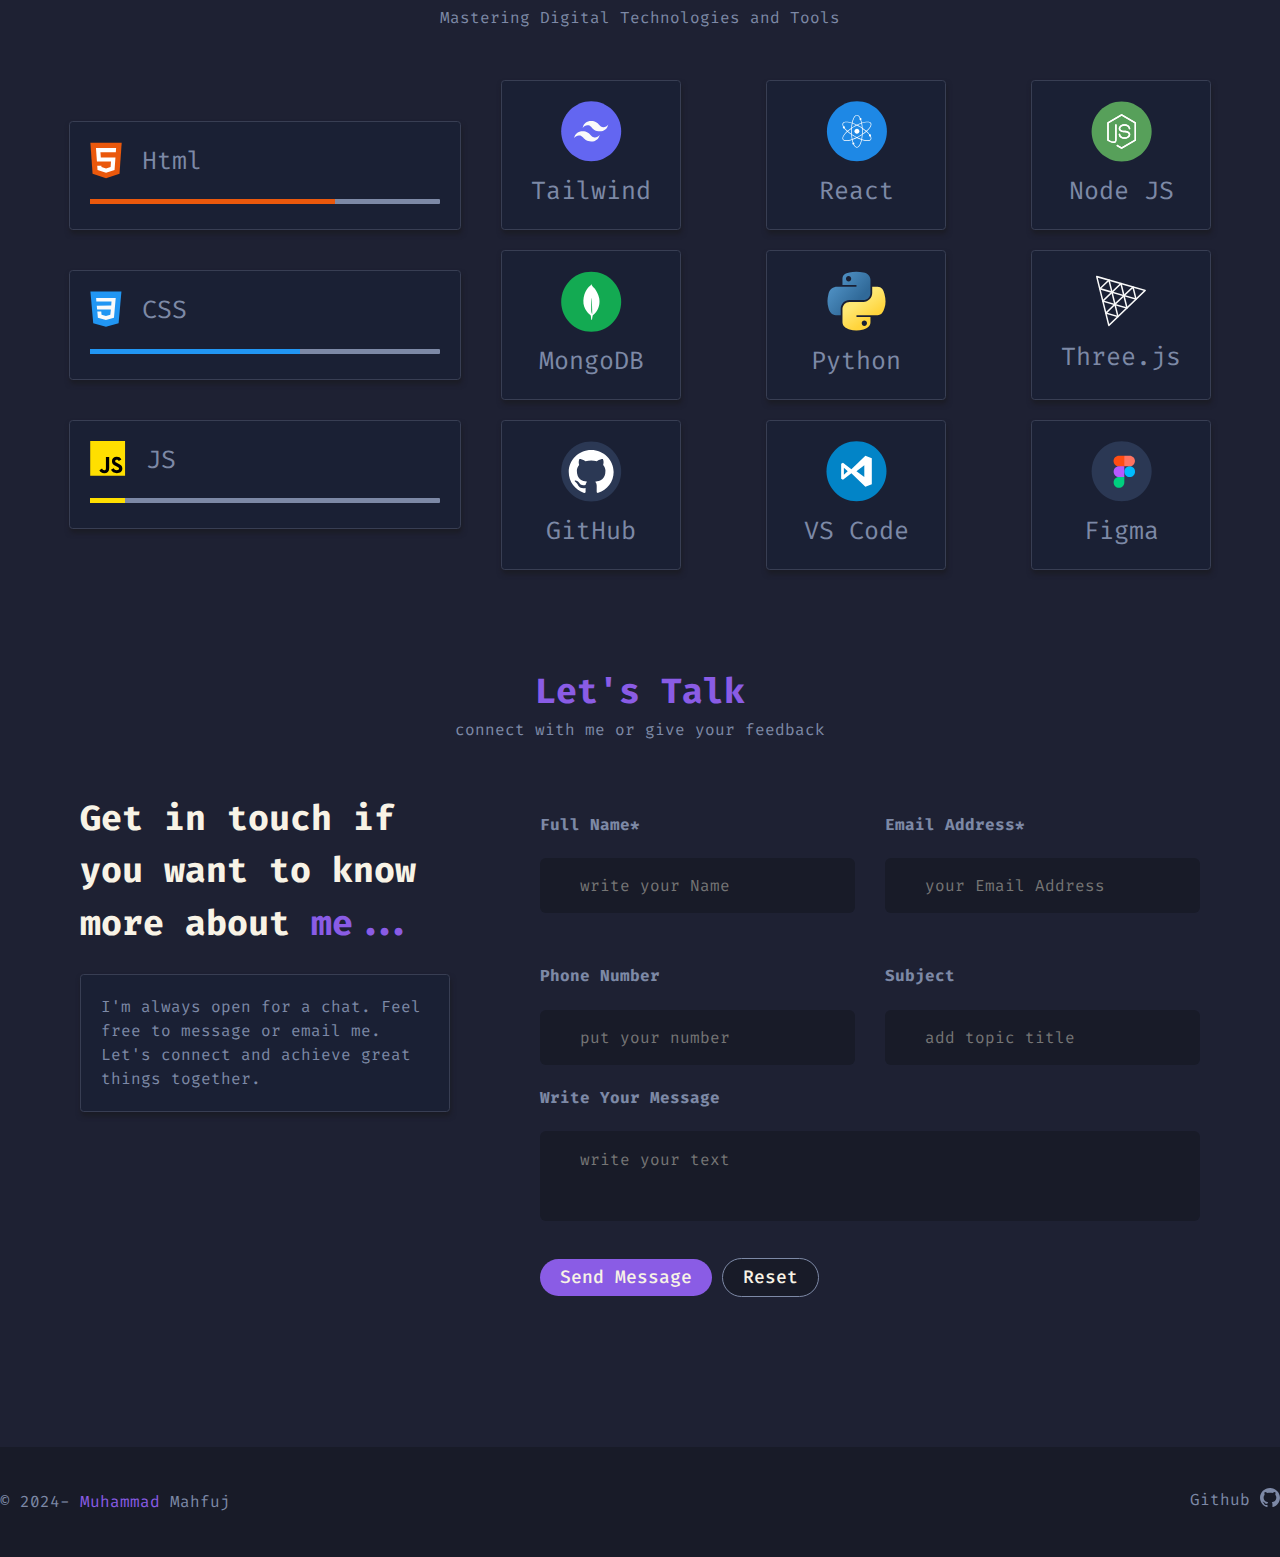
==== commit 6ea2b575: "Added contact section and footer." ====
--- a/index.html
+++ b/index.html
@@ -179,7 +179,6 @@
                   <dd>Bangladesh</dd>
                 </div>
               </dl>
-              
 
               <button class="btn btn-primary">Contact</button>
               <button class="btn btn-secondary">Download CV</button>
@@ -189,7 +188,6 @@
       </article>
 
       <!-- skills -->
-
       <article>
         <header class="skillset-header">
           <h2>Skills and Proficiencies</h2>
@@ -293,9 +291,93 @@
           </section>
         </section>
       </article>
+      <!-- connect with me -->
+      <article class="contact-me">
+        <header class="skillset-header">
+          <h2>Let's Talk</h2>
+          <p>connect with me or give your feedback</p>
+        </header>
+        <section class="contact-body">
+          <section class="connect-text">
+            <h2>
+              <span class="h1-second-color"
+                >Get in touch if you want to know more about</span
+              >
+              me...
+            </h2>
+            <div class="container">
+              <p>
+                I'm always open for a chat. Feel free to message or email me.
+                Let's connect and achieve great things together.
+              </p>
+            </div>
+          </section>
+          <section class="connect-form">
+            <form class="form-section">
+              <div class="details-container dc-form">
+                <div class="details-text">
+                  <h4>Full Name*</h4>
+                  <input type="text" placeholder="write your Name" required />
+                </div>
+                <div class="details-text">
+                  <h4>Email Address*</h4>
+                  <input
+                    type="email"
+                    placeholder="your Email Address"
+                    required
+                  />
+                </div>
+
+                <div class="details-text">
+                  <h4>Phone Number</h4>
+                  <input type="tel" placeholder="put your number" />
+                </div>
+
+                <div class="details-text">
+                  <h4>Subject</h4>
+                  <input type="text" placeholder="add topic title" />
+                </div>
+              </div>
+
+              <div>
+                <h4>Write Your Message</h4>
+                <textarea
+                  name=""
+                  id=""
+                  placeholder="write your text"
+                ></textarea>
+              </div>
+              <div class="form-btn">
+                <input
+                  class="btn btn-primary"
+                  type="submit"
+                  name=""
+                  id=""
+                  value="Send Message"
+                />
+                <input
+                  class="btn btn-secondary"
+                  type="reset"
+                  name=""
+                  id=""
+                  value="Reset"
+                />
+              </div>
+            </form>
+          </section>
+        </section>
+      </article>
     </main>
     <footer class="footer">
-      <!-- connect with me -->
+      <div class="footer-body">
+        <p>&copy; 2024- <span class="h1-first-color">Muhammad</span> Mahfuj</p>
+        <div class="footer-icon">
+          <p>Github</p>
+          <a href="https://github.com/muhammadmahfuj" target="_blank"
+            ><img src="images/icons/github-icon.svg" alt="icon of github"
+          /></a>
+        </div>
+      </div>
     </footer>
   </body>
 </html>
--- a/css/portfolio.css
+++ b/css/portfolio.css
@@ -29,9 +29,10 @@
    font-family: 'Fira Code', Arial, Helvetica, sans-serif;
    font-size: 1.6rem;
    line-height: 1.5;
+}
+main, header{
+   max-width: var(--max-width);
    margin: auto;
-   max-width: var(--max-width);
-
 }
 
 /* common styles */
@@ -95,50 +96,49 @@
 }
 
 /* header */
-
-/* navbar */
-
-.h1-first-color{
-   color: var(--color-primary);
-}
-.h1-second-color{
-   color: var(--color-secondary);
-}
-.navbar{
-   display: flex;
-   justify-content: space-between;
-   align-items: center;
-   margin: 2.5rem 12rem;
-}
-
-.logo{
-   display: flex;
-   align-items: center;
-}
-
-.logo-name{
-   margin-left: 1rem;
-}
-
-.nav-heads{
-   display: flex;
-   justify-content:flex-end;
-   align-items: center;
-   gap: 4rem;
-}
-.nav-items{
-   color: var(--color-small-text);
-}
-
-.nav-items:hover, .nav-items:active{
-   color: var(--color-hover);
-}
+   /* navbar */
+
+   .h1-first-color{
+      color: var(--color-primary);
+   }
+   .h1-second-color{
+      color: var(--color-secondary);
+   }
+   .navbar{
+      display: flex;
+      justify-content: space-between;
+      align-items: center;
+      margin: 2.5rem 12rem;
+   }
+
+   .logo{
+      display: flex;
+      align-items: center;
+   }
+
+   .logo-name{
+      margin-left: 1rem;
+   }
+
+   .nav-heads{
+      display: flex;
+      justify-content:flex-end;
+      align-items: center;
+      gap: 4rem;
+   }
+   .nav-items{
+      color: var(--color-small-text);
+   }
+
+   .nav-items:hover, .nav-items:active{
+      color: var(--color-hover);
+   }
 
 
 /* hero section */
 
 .header {
-   background-image: url(/images/header-bg-main.svg);
+   background-image: url(../images/header-bg-main.svg);
    background-repeat: no-repeat;
    background-position: bottom right;
 }
@@ -309,8 +309,76 @@
    grid-template-columns: repeat(3, 1fr );
 }
 
-
-
+   /* connect with me */
+   .contact-me{
+      margin-bottom: 15rem;
+   }
+   .connect-text{
+      max-width: 37rem;
+      max-height: 28rem;
+   }
+   .connect-text .container{
+      margin-top: 2.5rem;
+   }
+   .contact-body{
+      display: flex;
+      gap: 9rem;
+   }
+   .connect-form .details-container{
+      display: grid;
+      /* grid-template-columns: 17rem 25rem 10rem  ; */
+      grid-template: repeat(2, 1fr) / 1fr 1fr;
+      grid-row-gap: 3rem;
+      gap: 3rem;
+      margin: 0;
+   }
+   .details-text input{
+      width: 31.5rem;
+      height: 5.5rem;
+      border-radius: 0.6rem;
+      background-color: var(--color-footer);
+      outline: none;
+      border: none;
+      color: var(--color-secondary);
+   }
+   input::placeholder, textarea::placeholder{
+      padding-left: 2rem;
+   }
+   input:is([type="text"], [type="email"], [type="tel"]), textarea {
+      padding: 2rem;
+    }
+    .contact-body{
+      display: flex;
+      justify-content: center;
+    }
+    .form-section textarea{
+      width: 66rem;
+      height: 9rem;
+      resize: none;
+      border-radius: 0.6rem;
+      background-color: var(--color-footer);
+      outline: none;
+      border: none;
+      color: var(--color-secondary);
+    }
+    .form-btn{
+      margin-top: 3rem;
+    }
 /* footer */
-/* connect with me */
-
+    .footer{
+      background-color: var(--color-footer);
+      width: 100%;
+      height: 11rem;
+    }
+    .footer-body{
+      max-width: var(--max-width);
+      height: 100%;
+      margin: auto;
+      display: flex;
+      justify-content: space-between;
+      align-items: center;
+    }
+    .footer-icon{
+      display: flex;
+      gap: 1rem;
+    }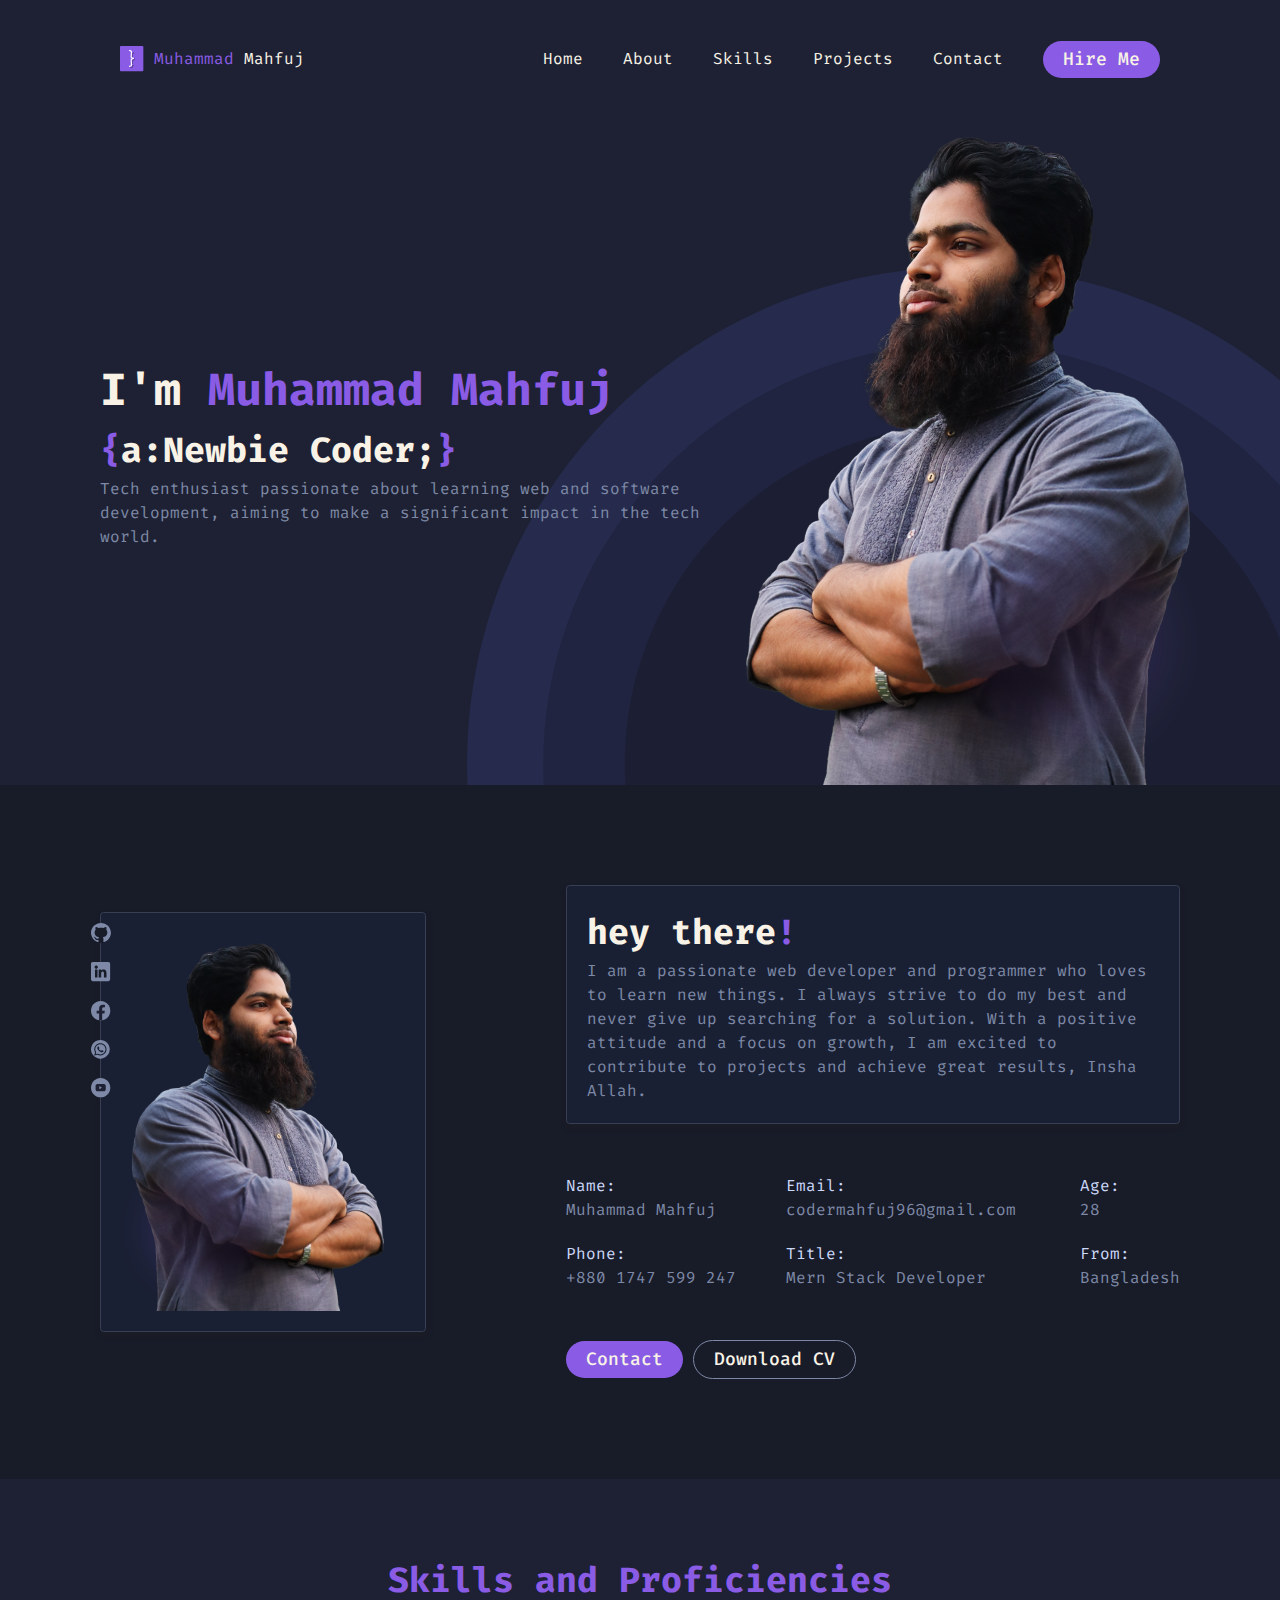
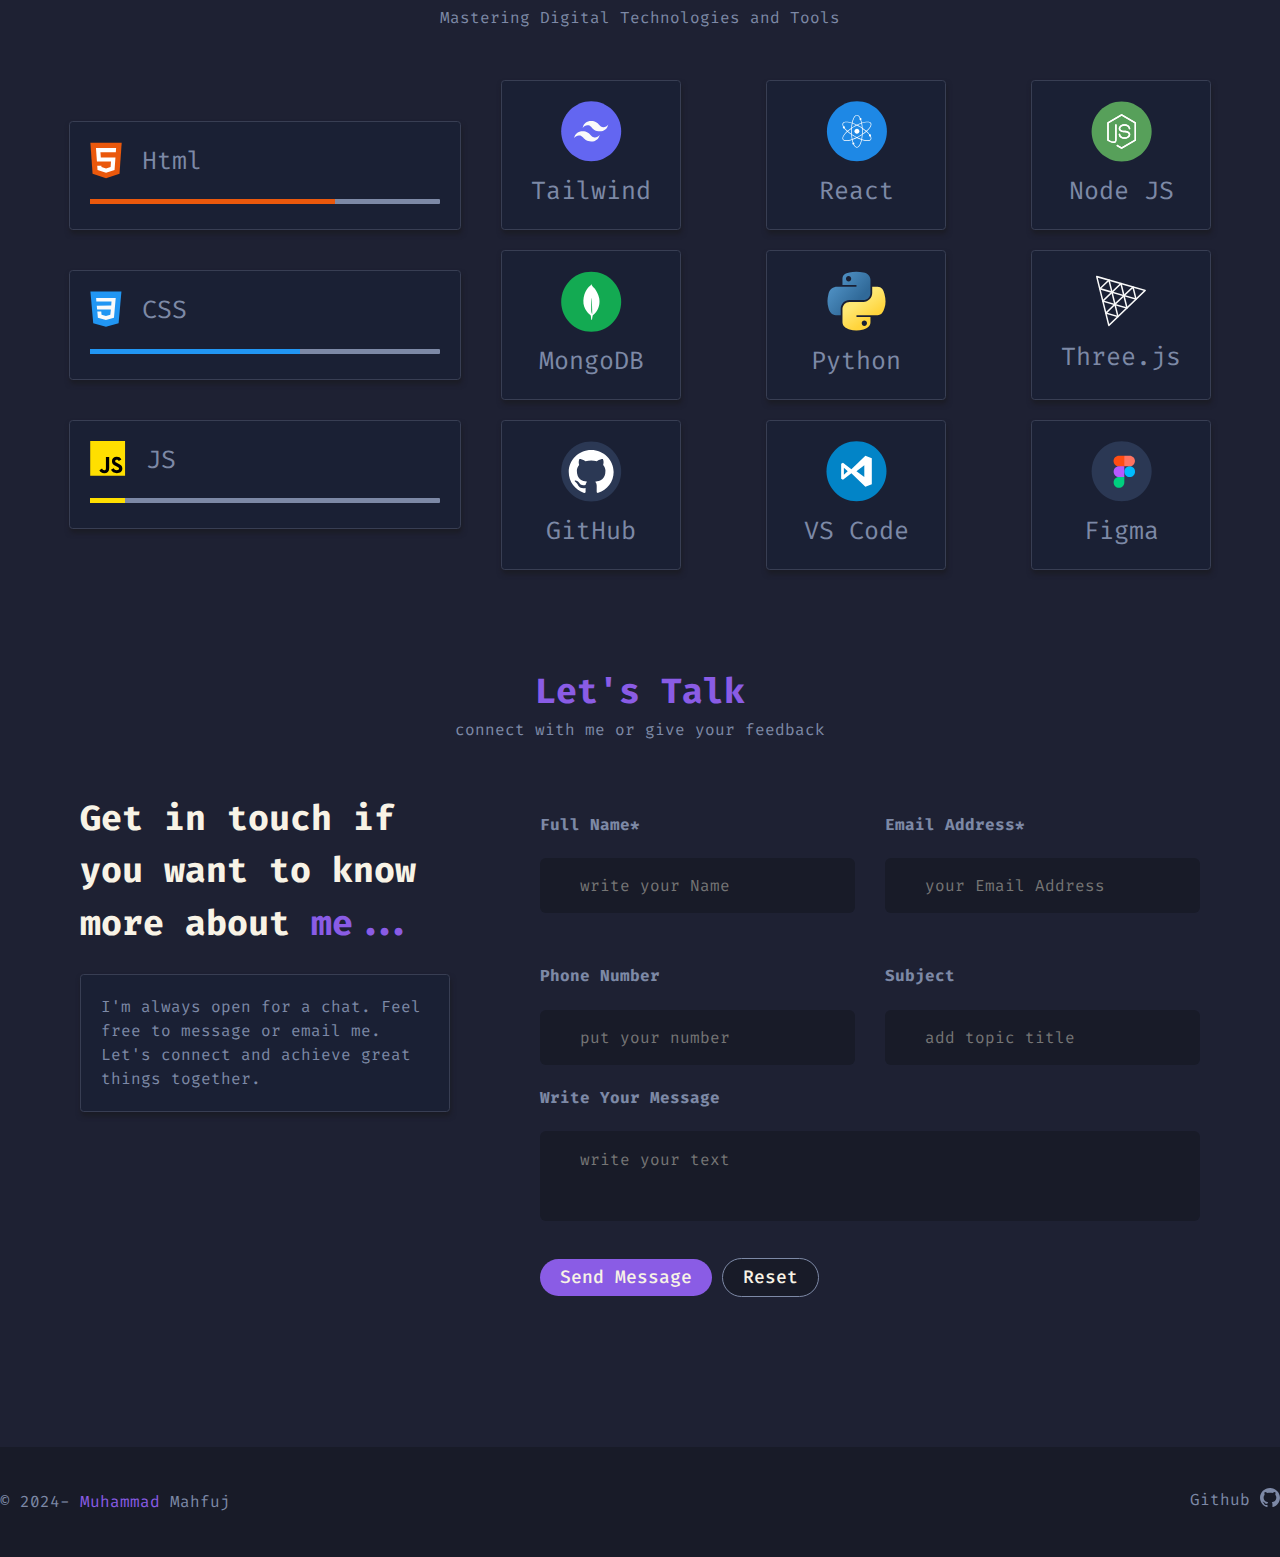
==== commit 016d1b88: "cv download and links to buttons." ====
--- a/index.html
+++ b/index.html
@@ -34,7 +34,11 @@
           <li><a class="nav-items" href="#skills">Skills</a></li>
           <li><a class="nav-items" href="#projects">Projects</a></li>
           <li><a class="nav-items" href="#contact">Contact</a></li>
-          <li><button class="btn btn-primary">Hire Me</button></li>
+          <li>
+            <button class="btn btn-primary">
+              <a href="#contact-me">Hire Me</a>
+            </button>
+          </li>
         </ul>
       </nav>
 
@@ -180,8 +184,16 @@
                 </div>
               </dl>
 
-              <button class="btn btn-primary">Contact</button>
-              <button class="btn btn-secondary">Download CV</button>
+              <button class="btn btn-primary">
+                <a href="#contact-me">Contact</a>
+              </button>
+              <button class="btn btn-secondary">
+                <a
+                  href="images/mahfuj-web-dev-cv.pdf"
+                  download="mahfuj-web-dev-cv.pdf"
+                  >Download CV</a
+                >
+              </button>
             </div>
           </section>
         </section>
@@ -292,7 +304,7 @@
         </section>
       </article>
       <!-- connect with me -->
-      <article class="contact-me">
+      <article class="contact-me" id="contact-me">
         <header class="skillset-header">
           <h2>Let's Talk</h2>
           <p>connect with me or give your feedback</p>
--- a/css/portfolio.css
+++ b/css/portfolio.css
@@ -51,6 +51,7 @@
 a{
    text-decoration: none;
 }
+a:link, a:visited, a:hover, a:active { color: var(--color-secondary); }
 li{
    list-style: none;
 }
@@ -205,7 +206,7 @@
 
 .icon-holder:hover{
    transform: scale(1.2) translateZ(10px); /* Increase size and move forward */
-  box-shadow: 0 4px 8px rgba(0, 0, 0, 0.2); /* Add shadow for a 3D effect */
+   box-shadow: 0 4px 8px rgba(0, 0, 0, 0.2); /* Add shadow for a 3D effect */
 }
 
 .details-container dt{
@@ -340,6 +341,7 @@
       outline: none;
       border: none;
       color: var(--color-secondary);
+      transition: box-shadow 0.15s;
    }
    input::placeholder, textarea::placeholder{
       padding-left: 2rem;
@@ -347,6 +349,9 @@
    input:is([type="text"], [type="email"], [type="tel"]), textarea {
       padding: 2rem;
     }
+    input:hover{
+      box-shadow: 0px 0px 5px 0px rgba(138, 92, 229, 85%);
+   }
     .contact-body{
       display: flex;
       justify-content: center;
